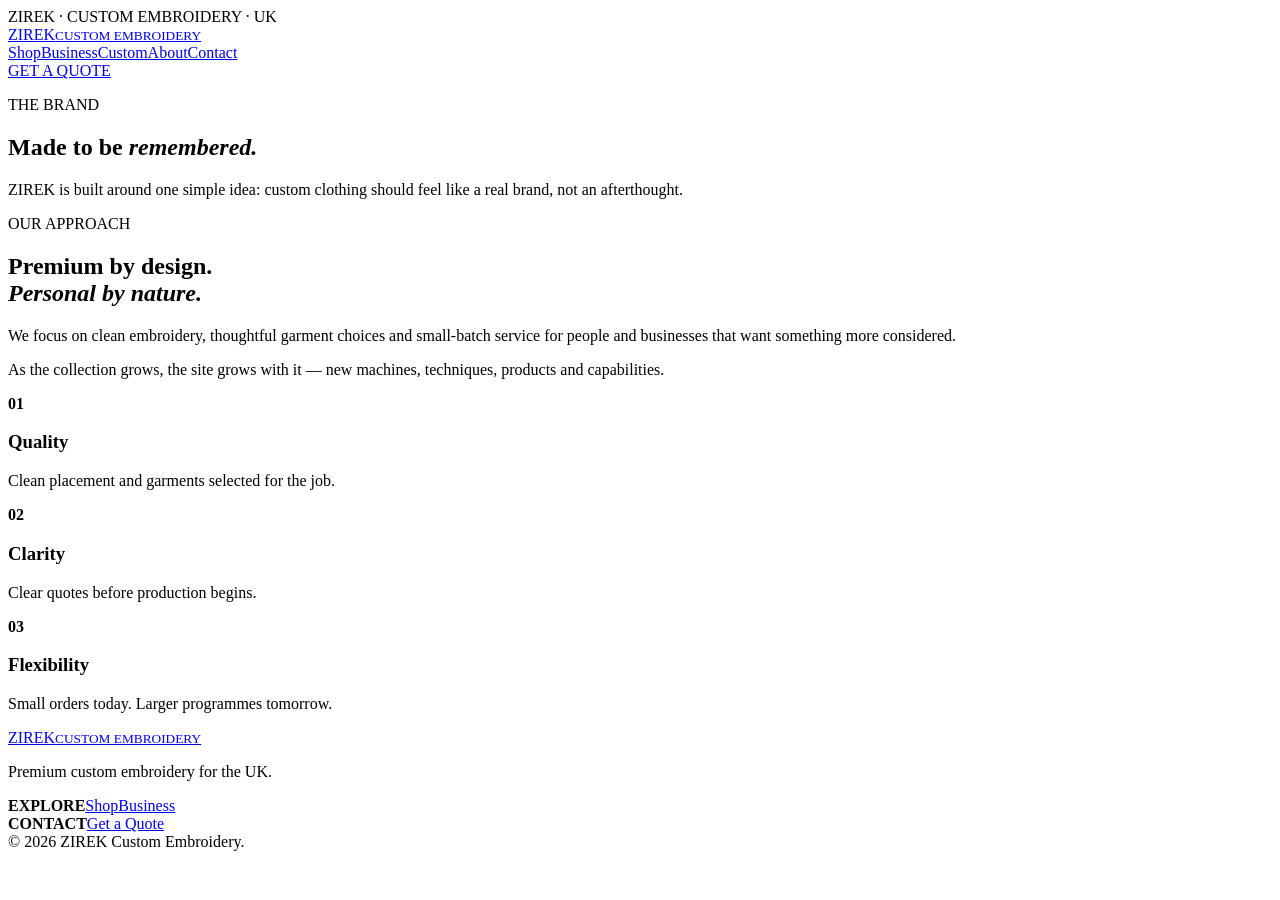
==== about.html @ e4d65b52 "Add files via upload" ====
<!doctype html><html lang="en"><head><meta charset="utf-8"><meta name="viewport" content="width=device-width,initial-scale=1"><title>About — ZIREK</title><link rel="stylesheet" href="assets/style.css"></head><body>
<div class="top">ZIREK · CUSTOM EMBROIDERY · UK</div><header><a class="logo" href="index.html">ZIREK<small>CUSTOM EMBROIDERY</small></a><nav><a href="shop.html">Shop</a><a href="business.html">Business</a><a href="custom.html">Custom</a><a class="active" href="about.html">About</a><a href="contact.html">Contact</a></nav><a class="btn outline" href="custom.html">GET A QUOTE</a></header>
<section class="page"><p class="eyebrow">THE BRAND</p><h1>Made to be <i>remembered.</i></h1><p>ZIREK is built around one simple idea: custom clothing should feel like a real brand, not an afterthought.</p></section>
<section class="section story"><div><p class="eyebrow">OUR APPROACH</p><h2>Premium by design.<br><i>Personal by nature.</i></h2></div><div><p>We focus on clean embroidery, thoughtful garment choices and small-batch service for people and businesses that want something more considered.</p><p>As the collection grows, the site grows with it — new machines, techniques, products and capabilities.</p></div></section>
<section class="section grid three values"><article><b>01</b><h3>Quality</h3><p>Clean placement and garments selected for the job.</p></article><article><b>02</b><h3>Clarity</h3><p>Clear quotes before production begins.</p></article><article><b>03</b><h3>Flexibility</h3><p>Small orders today. Larger programmes tomorrow.</p></article></section>
<footer><div><a class="logo" href="index.html">ZIREK<small>CUSTOM EMBROIDERY</small></a><p>Premium custom embroidery for the UK.</p></div><div><b>EXPLORE</b><a href="shop.html">Shop</a><a href="business.html">Business</a></div><div><b>CONTACT</b><a href="custom.html">Get a Quote</a></div></footer><div class="copy">© 2026 ZIREK Custom Embroidery.</div></body></html>
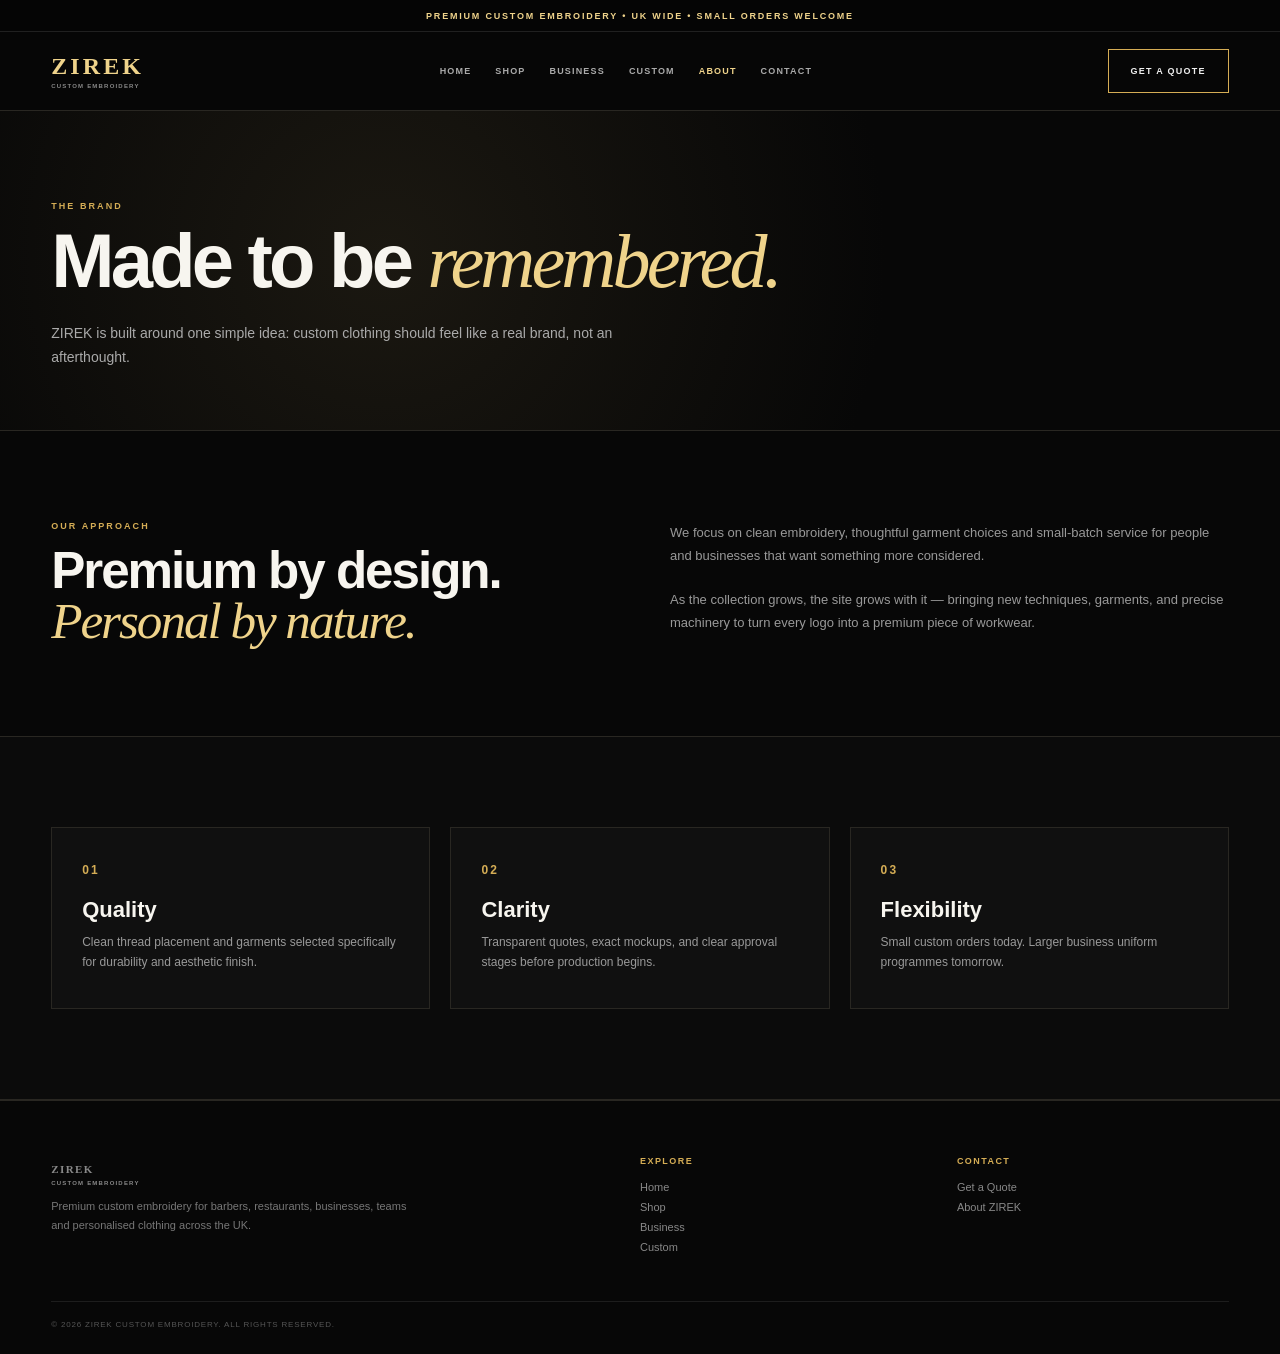
==== commit 1bf5178d: "Update about.html" ====
--- a/about.html
+++ b/about.html
@@ -1,6 +1,518 @@
-<!doctype html><html lang="en"><head><meta charset="utf-8"><meta name="viewport" content="width=device-width,initial-scale=1"><title>About — ZIREK</title><link rel="stylesheet" href="assets/style.css"></head><body>
-<div class="top">ZIREK · CUSTOM EMBROIDERY · UK</div><header><a class="logo" href="index.html">ZIREK<small>CUSTOM EMBROIDERY</small></a><nav><a href="shop.html">Shop</a><a href="business.html">Business</a><a href="custom.html">Custom</a><a class="active" href="about.html">About</a><a href="contact.html">Contact</a></nav><a class="btn outline" href="custom.html">GET A QUOTE</a></header>
-<section class="page"><p class="eyebrow">THE BRAND</p><h1>Made to be <i>remembered.</i></h1><p>ZIREK is built around one simple idea: custom clothing should feel like a real brand, not an afterthought.</p></section>
-<section class="section story"><div><p class="eyebrow">OUR APPROACH</p><h2>Premium by design.<br><i>Personal by nature.</i></h2></div><div><p>We focus on clean embroidery, thoughtful garment choices and small-batch service for people and businesses that want something more considered.</p><p>As the collection grows, the site grows with it — new machines, techniques, products and capabilities.</p></div></section>
-<section class="section grid three values"><article><b>01</b><h3>Quality</h3><p>Clean placement and garments selected for the job.</p></article><article><b>02</b><h3>Clarity</h3><p>Clear quotes before production begins.</p></article><article><b>03</b><h3>Flexibility</h3><p>Small orders today. Larger programmes tomorrow.</p></article></section>
-<footer><div><a class="logo" href="index.html">ZIREK<small>CUSTOM EMBROIDERY</small></a><p>Premium custom embroidery for the UK.</p></div><div><b>EXPLORE</b><a href="shop.html">Shop</a><a href="business.html">Business</a></div><div><b>CONTACT</b><a href="custom.html">Get a Quote</a></div></footer><div class="copy">© 2026 ZIREK Custom Embroidery.</div></body></html>+<!doctype html>
+<html lang="en">
+<head>
+<meta charset="utf-8">
+<meta name="viewport" content="width=device-width, initial-scale=1">
+<meta name="description" content="About ZIREK Custom Embroidery — Premium custom embroidery built for businesses, teams and personalized garments across the UK.">
+
+<title>About — ZIREK Custom Embroidery UK</title>
+
+<style>
+:root {
+  --bg: #070707;
+  --panel: #101010;
+  --panel2: #141414;
+  --gold: #d5ad55;
+  --gold2: #efd38b;
+  --white: #f7f5ef;
+  --muted: #999;
+  --line: #292722;
+  --transition: all 0.3s ease;
+}
+
+* {
+  box-sizing: border-box;
+}
+
+html {
+  scroll-behavior: smooth;
+}
+
+body {
+  margin: 0;
+  background: var(--bg);
+  color: var(--white);
+  font-family: Arial, Helvetica, sans-serif;
+  overflow-x: hidden;
+}
+
+a {
+  color: inherit;
+  text-decoration: none;
+}
+
+.container {
+  width: min(1180px, 92%);
+  margin: auto;
+}
+
+/* TOP BAR */
+.top {
+  height: 32px;
+  display: flex;
+  align-items: center;
+  justify-content: center;
+  border-bottom: 1px solid #202020;
+  background: #050505;
+  color: var(--gold2);
+  font-size: 9px;
+  font-weight: 800;
+  letter-spacing: .2em;
+  text-transform: uppercase;
+}
+
+/* HEADER */
+.header {
+  position: sticky;
+  top: 0;
+  z-index: 100;
+  background: rgba(7, 7, 7, .96);
+  backdrop-filter: blur(14px);
+  border-bottom: 1px solid var(--line);
+}
+
+.header-inner {
+  min-height: 78px;
+  display: flex;
+  align-items: center;
+  justify-content: space-between;
+  gap: 20px;
+}
+
+.logo {
+  font-family: Georgia, serif;
+  font-size: 24px;
+  letter-spacing: .13em;
+  font-weight: 700;
+  color: var(--gold2);
+  line-height: 1;
+}
+
+.logo small {
+  display: block;
+  margin-top: 5px;
+  color: #888;
+  font: 700 6px Arial, sans-serif;
+  letter-spacing: .2em;
+}
+
+.nav {
+  display: flex;
+  gap: 24px;
+  align-items: center;
+}
+
+.nav a {
+  font-size: 9px;
+  font-weight: 800;
+  letter-spacing: .13em;
+  color: #aaa;
+  text-transform: uppercase;
+  transition: var(--transition);
+}
+
+.nav a:hover,
+.nav a.active {
+  color: var(--gold2);
+}
+
+.menu-btn {
+  display: none;
+  background: transparent;
+  border: none;
+  color: var(--gold2);
+  font-size: 20px;
+  cursor: pointer;
+}
+
+.btn {
+  display: inline-flex;
+  align-items: center;
+  justify-content: center;
+  min-height: 44px;
+  padding: 0 22px;
+  border: 1px solid var(--gold);
+  font-size: 9px;
+  font-weight: 800;
+  letter-spacing: .14em;
+  text-transform: uppercase;
+  transition: var(--transition);
+  cursor: pointer;
+}
+
+.btn.outline {
+  color: #eee;
+  background: transparent;
+}
+
+.btn.outline:hover {
+  background: #fff;
+  color: #080808;
+  border-color: #fff;
+}
+
+.btn.gold {
+  background: var(--gold);
+  color: #080808;
+}
+
+.btn.gold:hover {
+  background: var(--gold2);
+  transform: translateY(-2px);
+}
+
+/* PAGE HERO */
+.page-hero {
+  padding: 90px 0 60px;
+  border-bottom: 1px solid var(--line);
+  background: radial-gradient(circle at 30% 45%, #1b1811 0, #070707 55%);
+}
+
+.eyebrow {
+  margin: 0 0 15px;
+  color: var(--gold);
+  font-size: 9px;
+  font-weight: 800;
+  letter-spacing: .23em;
+  text-transform: uppercase;
+}
+
+.page-hero h1 {
+  margin: 0;
+  font-size: clamp(48px, 6vw, 76px);
+  line-height: .92;
+  letter-spacing: -.05em;
+}
+
+.page-hero h1 i, .story h2 i {
+  color: var(--gold2);
+  font-family: Georgia, serif;
+  font-style: italic;
+  font-weight: 400;
+}
+
+.page-hero p.lead {
+  max-width: 600px;
+  margin: 24px 0 0;
+  color: #aaa;
+  font-size: 14px;
+  line-height: 1.75;
+}
+
+/* STORY SECTION */
+.story-section {
+  padding: 90px 0;
+  border-bottom: 1px solid var(--line);
+}
+
+.story-grid {
+  display: grid;
+  grid-template-columns: 1fr 1fr;
+  gap: 60px;
+  align-items: start;
+}
+
+.story h2 {
+  margin: 10px 0 0;
+  font-size: clamp(36px, 4vw, 54px);
+  line-height: .98;
+  letter-spacing: -.04em;
+}
+
+.story-content p {
+  margin: 0 0 20px;
+  color: #999;
+  font-size: 13px;
+  line-height: 1.8;
+}
+
+.story-content p:last-child {
+  margin-bottom: 0;
+}
+
+/* VALUES SECTION */
+.values-section {
+  padding: 90px 0;
+  background: #0b0b0b;
+  border-bottom: 1px solid var(--line);
+}
+
+.values-grid {
+  display: grid;
+  grid-template-columns: repeat(3, 1fr);
+  gap: 20px;
+}
+
+.value-card {
+  padding: 35px 30px;
+  border: 1px solid var(--line);
+  background: var(--panel);
+  transition: var(--transition);
+}
+
+.value-card:hover {
+  border-color: var(--gold);
+  transform: translateY(-4px);
+}
+
+.value-card b {
+  display: block;
+  color: var(--gold);
+  font-size: 12px;
+  letter-spacing: .18em;
+  margin-bottom: 20px;
+}
+
+.value-card h3 {
+  margin: 0 0 10px;
+  font-size: 22px;
+}
+
+.value-card p {
+  margin: 0;
+  color: #999;
+  font-size: 12px;
+  line-height: 1.65;
+}
+
+/* FOOTER */
+.footer {
+  border-top: 1px solid var(--line);
+  padding: 55px 0 25px;
+}
+
+.footer-grid {
+  display: grid;
+  grid-template-columns: 2fr 1fr 1fr;
+  gap: 45px;
+}
+
+.footer p {
+  max-width: 360px;
+  color: #777;
+  font-size: 11px;
+  line-height: 1.7;
+}
+
+.footer h4 {
+  margin: 0 0 15px;
+  color: var(--gold);
+  font-size: 9px;
+  letter-spacing: .16em;
+}
+
+.footer a {
+  display: block;
+  margin: 8px 0;
+  color: #888;
+  font-size: 11px;
+  transition: var(--transition);
+}
+
+.footer a:hover {
+  color: var(--gold2);
+}
+
+.copyright {
+  margin-top: 40px;
+  padding-top: 18px;
+  border-top: 1px solid #1d1d1d;
+  color: #555;
+  font-size: 8px;
+  letter-spacing: .1em;
+  text-transform: uppercase;
+}
+
+/* RESPONSIVE */
+@media(max-width: 900px){
+  .menu-btn {
+    display: block;
+  }
+
+  .nav {
+    display: none;
+    position: absolute;
+    top: 100%;
+    left: 0;
+    width: 100%;
+    background: #080808;
+    flex-direction: column;
+    padding: 20px;
+    border-bottom: 1px solid var(--line);
+    gap: 16px;
+  }
+
+  .nav.active {
+    display: flex;
+  }
+
+  .story-grid, .values-grid, .footer-grid {
+    grid-template-columns: 1fr;
+    gap: 35px;
+  }
+}
+
+@media(max-width: 600px){
+  .top {
+    font-size: 7px;
+  }
+
+  .header-inner {
+    min-height: 65px;
+  }
+
+  .logo {
+    font-size: 19px;
+  }
+
+  .header .btn {
+    min-height: 36px;
+    padding: 0 12px;
+  }
+
+  .page-hero h1 {
+    font-size: 42px;
+  }
+}
+</style>
+</head>
+
+<body>
+
+<div class="top">
+  PREMIUM CUSTOM EMBROIDERY • UK WIDE • SMALL ORDERS WELCOME
+</div>
+
+<header class="header">
+  <div class="container header-inner">
+
+    <a class="logo" href="index.html">
+      ZIREK
+      <small>CUSTOM EMBROIDERY</small>
+    </a>
+
+    <button class="menu-btn" id="menuToggle" aria-label="Toggle Navigation">☰</button>
+
+    <nav class="nav" id="mobileNav">
+      <a href="index.html">Home</a>
+      <a href="shop.html">Shop</a>
+      <a href="business.html">Business</a>
+      <a href="custom.html">Custom</a>
+      <a class="active" href="about.html">About</a>
+      <a href="contact.html">Contact</a>
+    </nav>
+
+    <a class="btn outline" href="custom.html">Get a Quote</a>
+
+  </div>
+</header>
+
+<main>
+
+<!-- PAGE HERO -->
+<section class="page-hero">
+  <div class="container">
+    <p class="eyebrow">THE BRAND</p>
+    <h1>Made to be <i>remembered.</i></h1>
+    <p class="lead">
+      ZIREK is built around one simple idea: custom clothing should feel like a real brand, not an afterthought.
+    </p>
+  </div>
+</section>
+
+<!-- STORY -->
+<section class="story-section">
+  <div class="container story-grid story">
+    <div>
+      <p class="eyebrow">OUR APPROACH</p>
+      <h2>Premium by design.<br><i>Personal by nature.</i></h2>
+    </div>
+
+    <div class="story-content">
+      <p>
+        We focus on clean embroidery, thoughtful garment choices and small-batch service for people and businesses that want something more considered.
+      </p>
+      <p>
+        As the collection grows, the site grows with it — bringing new techniques, garments, and precise machinery to turn every logo into a premium piece of workwear.
+      </p>
+    </div>
+  </div>
+</section>
+
+<!-- VALUES -->
+<section class="values-section">
+  <div class="container">
+    <div class="values-grid">
+
+      <article class="value-card">
+        <b>01</b>
+        <h3>Quality</h3>
+        <p>Clean thread placement and garments selected specifically for durability and aesthetic finish.</p>
+      </article>
+
+      <article class="value-card">
+        <b>02</b>
+        <h3>Clarity</h3>
+        <p>Transparent quotes, exact mockups, and clear approval stages before production begins.</p>
+      </article>
+
+      <article class="value-card">
+        <b>03</b>
+        <h3>Flexibility</h3>
+        <p>Small custom orders today. Larger business uniform programmes tomorrow.</p>
+      </article>
+
+    </div>
+  </div>
+</section>
+
+</main>
+
+<!-- FOOTER -->
+<footer class="footer">
+  <div class="container">
+    <div class="footer-grid">
+      <div>
+        <a class="logo" href="index.html">
+          ZIREK
+          <small>CUSTOM EMBROIDERY</small>
+        </a>
+        <p>
+          Premium custom embroidery for barbers, restaurants, businesses, teams and personalised clothing across the UK.
+        </p>
+      </div>
+
+      <div>
+        <h4>EXPLORE</h4>
+        <a href="index.html">Home</a>
+        <a href="shop.html">Shop</a>
+        <a href="business.html">Business</a>
+        <a href="custom.html">Custom</a>
+      </div>
+
+      <div>
+        <h4>CONTACT</h4>
+        <a href="custom.html">Get a Quote</a>
+        <a href="about.html">About ZIREK</a>
+      </div>
+    </div>
+
+    <div class="copyright">
+      © 2026 ZIREK CUSTOM EMBROIDERY. ALL RIGHTS RESERVED.
+    </div>
+  </div>
+</footer>
+
+<script>
+  const menuToggle = document.getElementById('menuToggle');
+  const mobileNav = document.getElementById('mobileNav');
+
+  if(menuToggle && mobileNav) {
+    menuToggle.addEventListener('click', () => {
+      mobileNav.classList.toggle('active');
+    });
+  }
+</script>
+
+</body>
+</html>
